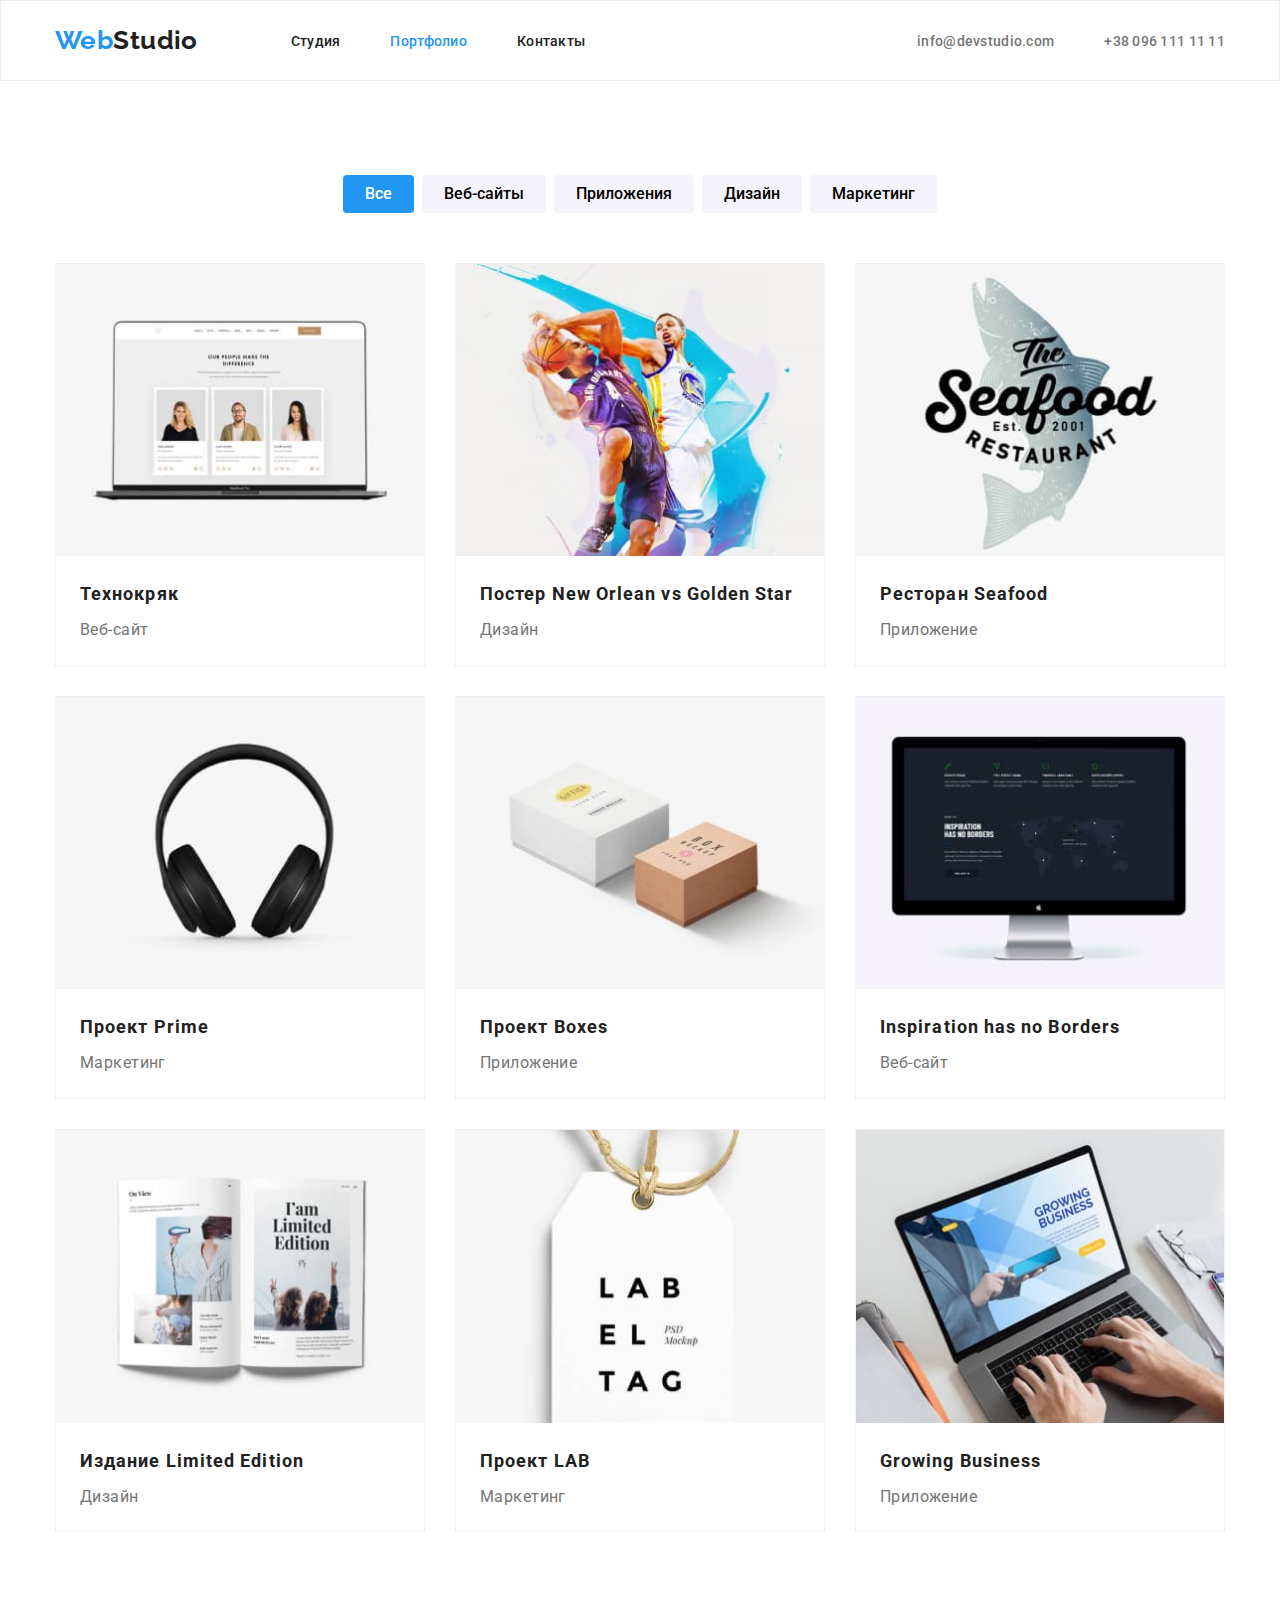
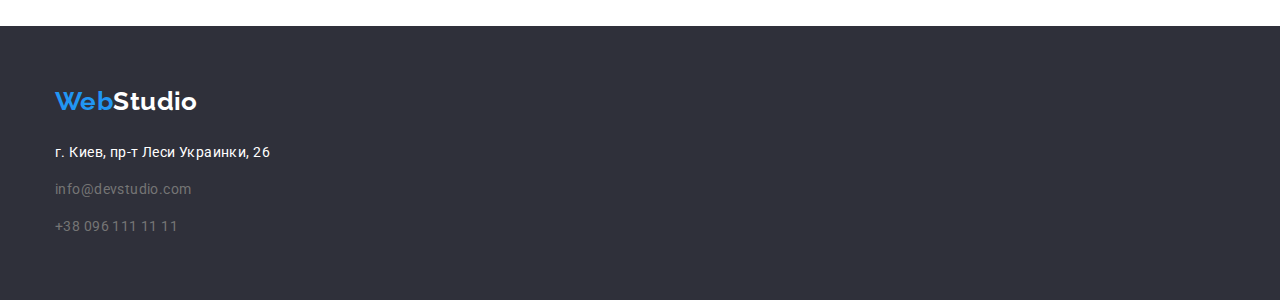
==== portfolio.html @ 17da81bb "add icon" ====
<!DOCTYPE html>
<html lang="en">

<head>
    <meta charset="UTF-8">
    <meta name="viewport" content="width=device-width, initial-scale=1.0">
    <link href="https://fonts.googleapis.com/css?family=Roboto:regular,italic,500,700,900&display=swap" rel="stylesheet" />
    <link href="https://fonts.googleapis.com/css?family=Raleway:700&display=swap" rel="stylesheet" />
    <link rel="stylesheet" href="css/style.css">
    <title>WebStudio</title>
</head>

<body>
    <!--Шапка сайта-->
    <header class="header">
        <div class="container header__block">
            <a href="#" aria-label="WebStudio link" class="menu-logo logo-blue"><span>Web</span>Studio</a>
                <nav class="menu__body">
                    <ul class="menu__list">
                        <li class="menu__item ">
                            <a href="./index.html" class="menu__link menu">Студия</a>
                        </li>
                        <li class="menu__item">
                            <a href="./portfolio.html" class="menu__link menu-blue">Портфолио</a>
                        </li>
                        <li class="menu__item">
                            <a href="#" class="menu__link menu">Контакты</a>
                        </li>
                    </ul>
                </nav>
                    <ul class="address__list">
                        <li class="address__item">
                            <a href="mailto:info@devstudio.com" class="address__link address-grey">info@devstudio.com</a>
                        </li>
                        <li class="address__item">
                            <a href="tel:+380961111111" class="address__link address-grey">+38 096 111 11 11</a>
                        </li>
                    </ul>
        </div>
    </header>
    <main class="main">
        <!--Меню-->
        <section class="section menu__button">
            <div class="container">
                <ul class="menu__button-list">
                    <li class="menu__button-item">
                        <button type="button" class="button-menu blue">Все</button>
                    </li>
                    <li class="menu__button-item">
                        <button type="button" class="button-menu">Веб-сайты</button>
                    </li>
                    <li class="menu__button-item">
                        <button type="button" class="button-menu">Приложения</button>
                    </li>
                    <li class="menu__button-item">
                        <button type="button" class="button-menu">Дизайн</button>
                    </li>
                    <li class="menu__button-item">
                        <button type="button" class="button-menu">Маркетинг</button>
                    </li>
                </ul>
            
        <!-- Примеры  -->
                <ul  class="exmaple__list">
                    <li  class="exmaple__item">
                        <img src="./img/portfolio/img1.jpg" alt="фото Технокряк" width="370" />
                        <h3 class="exmaple__item-title">Технокряк</h3>
                        <p class="elements__title-item">Веб-сайт</p> 
                    </li>
                    <li class="exmaple__item">
                        <img src="./img/portfolio/img2.jpg" alt="фото Постер New Orlean vs Golden Star" width="370" />
                        <h3 class="exmaple__item-title">Постер New Orlean vs Golden Star</h3>
                        <p class="elements__title-item">Дизайн</p>
                    </li>
                    <li class="exmaple__item">
                        <img src="./img/portfolio/img3.jpg" alt="фото Ресторан Seafood" width="370" />
                        <h3 class="exmaple__item-title">Ресторан Seafood</h3>
                        <p class="elements__title-item">Приложение</p>
                    </li>
                    <li class="exmaple__item">
                        <img src="./img/portfolio/img4.jpg" alt="фото Проект Prime" width="370" />
                        <h3 class="exmaple__item-title">Проект Prime</h3>
                        <p class="elements__title-item">Маркетинг</p>
                    </li>
                    <li class="exmaple__item">
                        <img src="./img/portfolio/img5.jpg" alt="фото Проект Boxes" width="370" />
                        <h3 class="exmaple__item-title">Проект Boxes</h3>
                        <p class="elements__title-item">Приложение</p>
                    </li>
                    <li class="exmaple__item">
                        <img src="./img/portfolio/img6.jpg" alt="фото Inspiration has no Borders" width="370" />
                        <h3 class="exmaple__item-title">Inspiration has no Borders</h3>
                        <p class="elements__title-item">Веб-сайт</p>
                    </li>
                    <li class="exmaple__item">
                        <img src="./img/portfolio/img7.jpg" alt="фото Издание Limited Edition" width="370" />
                        <h3 class="exmaple__item-title">Издание Limited Edition</h3>
                        <p class="elements__title-item">Дизайн</p>
                    </li>
                    <li class="exmaple__item">
                        <img src="./img/portfolio/img8.jpg" alt="фотоПроект LAB" width="370" />
                        <h3 class="exmaple__item-title">Проект LAB</h3>
                        <p class="elements__title-item">Маркетинг</p>
                    </li>
                    <li class="exmaple__item">
                        <img src="./img/portfolio/img9.jpg" alt="фото Growing Business" width="370" />
                        <h3 class="exmaple__item-title">Growing Business</h3>
                        <p class="elements__title-item">Приложение</p>
                    </li>
                </ul>
        </div> 
        </section>
    </main>
    <!--Футер-->
    <footer class="footer">
        <div class="container">
            <a href="" aria-label="WebStudio link" class="footer-logo logo-blue"><span>Web</span>Studio</a>
            <address class="footer__address">
                <ul class="footer__address__list">
                    <li class="footer__address__item">
                        <a href="https://goo.gl/maps/piqngm7oDQpEDh6u6" target="_blank" rel="noopener nofollow noreferrer" class="footer-white">г. Киев, пр-т Леси Украинки, 26</a>
                    </li>
                    <li class="footer__address__item">
                        <a href="mailto:info@devstudio.com" class="footer-grey">info@devstudio.com</a>
                    </li>
                    <li class="footer__address__item">
                        <a href="tel:+380961111111" class="footer-grey">+38 096 111 11 11</a>
                    </li>
                </ul>
            </address>
        </div>
    </footer>

</body>

</html>
---- css/style.css ----
*,*::before,*::after{
    padding: 0;
    margin: 0;
    border: 0;
    box-sizing: border-box;
}
:root {
    --brand-color:  #2196F3;
    --fon-color: #2F303A;
    --fonts-title-color: #212121;
    --fonts-color: #757575;
    --white-color: #fff;
    --background-fon-button:#F5F4FA;
}
.section{
    padding: 94px 0;
}
body {
    font-family: 'Roboto';
    font-size: 14px;
    line-height: 2;
    letter-spacing: 0.03em;
    color: var(--fonts-color);
}
a{
    text-decoration: none;
}
ul,ol,li{
    list-style: none;
}
img{
    display: block;
    height: auto;
    width: 100%;
}

/* ==================================================== */
/* ==================================================== */
.container{
    max-width: 1200px;
    margin: 0px auto;
    padding: 0px 15px;
}
.header{
    padding: 24px 0;
   border: 1px solid #ECECEC;
}
.header__block{
    display: flex;
    align-items: center;
}

/* ==================================================== */
/* ==================================================== */
.hero{
    padding: 200px 0px;
    text-align: center;
}

.hero,.footer{
    background-color: var(--fon-color);
}
/* ==================================================== */
/* ==================================================== */

.what-we-do{
    padding-top: 0px;
}
.about-us__list{
    display: flex;
}
.about-us__item{
    max-width: 270px;
}
.about-us__item::before{
    display:block;
    content: "";
    height: 120px;
    background-size: contain;
    background-repeat: no-repeat;
    background-position: center;
    background: var(--background-fon-button);
    border-radius: 4px;
}
.icon-antenna::before{
    background-image: url(../img/icon/antenna.svg);
    background-repeat: no-repeat;
    background-position: center; 
}
.about-us__item:not(:last-child){
    margin: 0px 30px 0px 0px;
}
.about-us__title {
    font-style: normal;
    font-weight: 700;
    font-size: 14px;
    line-height: 1.2;
    text-transform: uppercase;
    color: var(--fonts-title-color);
}
.about-us__title:not(:last-child){
    margin: 0px 0px 10px 0px;
}
/* ==================================================== */
/* ==================================================== */
.what-we-do{
    text-align: center;
}
.what-we-do__list, .our-team__list{
    display: flex;
}
.what-we-do__item:not(:last-child),.our-team__item:not(:last-child) {
    margin: 0px 30px 0px 0px;
}
.header-block__title, .title-our-team, .menu__button-list{
    margin-bottom: 50px;
}
/* ==================================================== */
/* ==================================================== */
.our-team__title{
    font-weight: 500;
    font-size: 16px;
    line-height: 1.2;
    color: var(--fonts-title-color);
    text-align: center;
 }
 .our-team__title:not(:last-child){
  padding: 30px 0px 10px 0px;
 }

.our-team__item{
    background-color: #fff;
}
.our-team{
    text-align: center;
    background-color: var(--background-fon-button);

}

.our-team__item{
    box-shadow: 0px 1px 3px rgba(0, 0, 0, 0.12), 0px 1px 1px rgba(0, 0, 0, 0.14), 0px 2px 1px rgba(0, 0, 0, 0.2);
    border-radius: 0px 0px 4px 4px;
}

.our-team-elements{
    padding: 0px 0px 30px 0px;
}
/* ==================================================== */
/* ==================================================== */

.footer{
    padding: 60px 0;
}
 .footer-white{
     cursor: default;
     line-height: 1.7;
   color: var(--white-color);
 } 
 
 .address, .footer__address{
     font-style: normal;
 }

 .footer__address__item:not(:last-child){
     margin-bottom: 9px;
 }

 .footer-logo{
    display: block;
    margin-bottom: 20px;
  color:var(--white-color);
 }
 .footer-white{
    font-style: normal;
    line-height: 1.7;
  color: var(--white-color);
}
.footer-grey{
    color: var(--fonts-color);
}
/* ==================================================== */
/* ==================================================== */

.menu__button-list{
    display: flex;
    justify-content: center;
}

 /* ==================================================== */
/* ==================================================== */
.menu__body{
    margin-right: auto;
}

.menu__button-item:not(:last-child){
    margin: 0px 8px 0px 0px;
}
.menu__list{
    display: flex;
 }
.menu__item:not(:last-child){
   margin: 0px 50px 0px 0px;
 }
.menu__link:hover,.address__link:hover,.grey:hover{
    color: var(--brand-color);
}
.menu-blue{
        color: var(--brand-color);
}
.menu__link:hover,.address__link:hover,.grey:hover{
    color: var(--brand-color);
}
.menu{
    font-weight: 500;
    line-height: 1.2px;
    letter-spacing: 0.02em;
    color: var(--fonts-title-color);
}
.menu-logo, .footer-logo{
    font-family: 'Raleway';
    font-style: normal;
    font-weight: 700;
    font-size: 26px;
    line-height: 1.2;
   }
.menu-logo{
    color: var(--fonts-title-color);
    margin-right: 93px;
}
 /* ==================================================== */
/* ==================================================== */

.exmaple__list{
   display: flex;
   flex-wrap: wrap;
   gap: 30px;
}
.exmaple__item{
    flex-basis: calc((100% - 60px) / 3);
    border: solid 1px #EEEEEE;
}
 /* ==================================================== */
/* ==================================================== */
.address__list{
    display: flex;
}

.address__item:not(:last-child){
margin: 0px 50px 0px 0px;
}
 /* ==================================================== */
/* ==================================================== */

.elements__title{
    font-size: 16px;
    line-height: 1.2;
    text-align: center;
}

.elements__title-item{
    font-size: 16px;
    line-height: 1.8; 
}
.menu__link,.address__link{
    font-style: normal;
    font-weight: 500;
    line-height: 1.2px;
    letter-spacing: 0.02em;
}

.logo-blue span{
   color: var(--brand-color);
}
.address-grey{
  color: var(--fonts-color);
}
.title-block_text{
    width: 693px;
    margin-left: auto;
    margin-right: auto;
    margin-bottom: 30px;
}
.title-block_text{
    font-weight: 900;
    font-size: 44px;
    line-height: 1.4;
    letter-spacing: 0.06em;
    text-transform: uppercase;
    color: var(--white-color);
    background: var(--fon-color);;
}
.button-blue{
    border-radius: 4px;
    font-weight: 700;
    font-size: 16px;
    line-height: 1.9;
    letter-spacing: 0.06em;
    color:var(--white-color);
    background: var(--brand-color);
    padding: 10px 32px;
    cursor: pointer;
    
}
.button-blue:hover, .button-blue:focus, .button-blue:active{
    background:#085fa7
   
    }

 .button-menu:hover{
    background: var(--brand-color);
    color: var(--white-color);
 }
 .button-menu_blue{
    background: var(--brand-color);
    color: var(--white-color);
 }
.button-menu{
    font-family: inherit;
    font-weight: 500;
    font-size: 16px;
    line-height: 1.6;
    background: var(--background-fon-button);
    border-radius: 4px;
    cursor: pointer;
    padding: 6px 22px;
}
.blue{
    background-color: var(--brand-color);
    color:var(--white-color);
}


.block-text__title{
    font-size: 36px;
    line-height: 1.2;
    color: var(--fonts-title-color);
}

.exmaple__item-title{
    font-size: 18px;
    line-height: 2;
    letter-spacing: 0.06em;
    color:var(--fonts-title-color);
    
    }

.header-block{
    text-align: center;
    margin: 0px 0px 50px 0px;
}

.exmaple__item-title{
    margin: 20px 0px 4px 24px;
}

.elements__title-item{
    padding: 0px 0px 20px 24px;
}
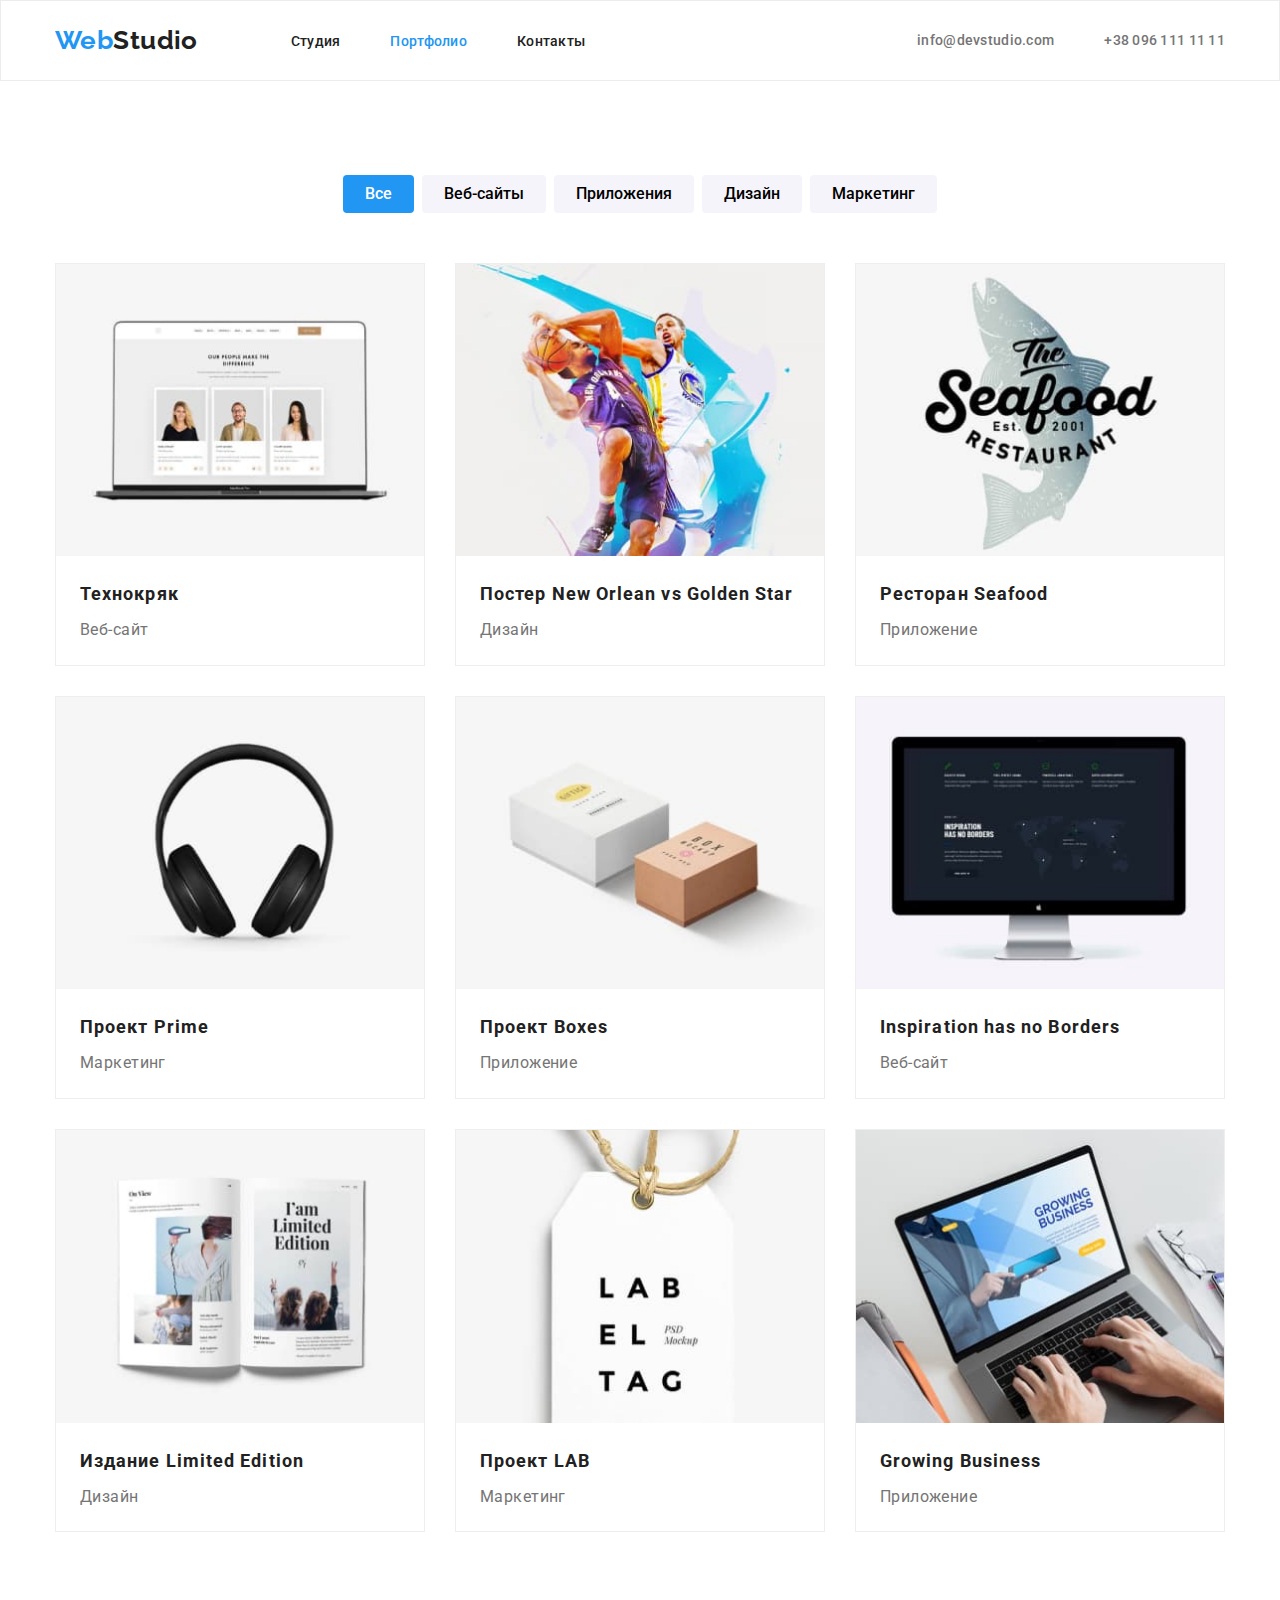
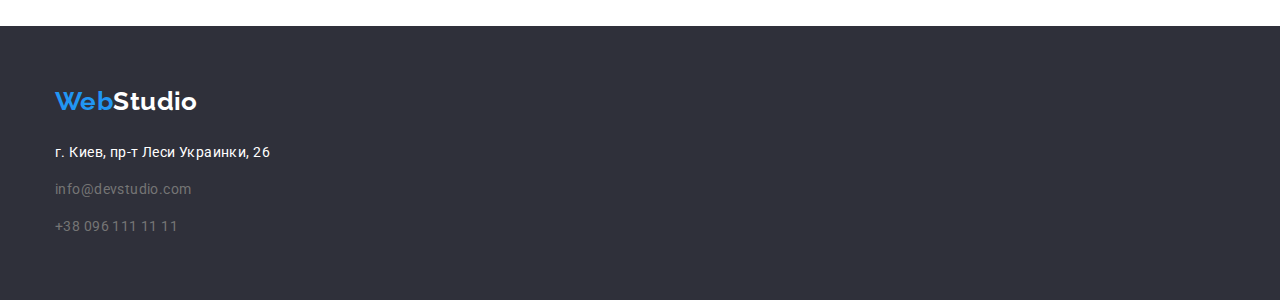
==== commit d4b6d4f3: "add svg" ====
--- a/portfolio.html
+++ b/portfolio.html
@@ -4,8 +4,8 @@
 <head>
     <meta charset="UTF-8">
     <meta name="viewport" content="width=device-width, initial-scale=1.0">
-    <link href="https://fonts.googleapis.com/css?family=Roboto:regular,italic,500,700,900&display=swap" rel="stylesheet" />
-    <link href="https://fonts.googleapis.com/css?family=Raleway:700&display=swap" rel="stylesheet" />
+    <link rel="stylesheet" href="https://cdnjs.cloudflare.com/ajax/libs/modern-normalize/1.0.0/modern-normalize.min.css" integrity="sha512-ISS7cAi1PEhQ8jnbJpJZMd29NlhNj4AWYyLOSp2CE/CsHxTCu+r+t0D2yoJudVrd0/8fTVPUVDzY5Tvli75u/g==" crossorigin="anonymous" referrerpolicy="no-referrer" />
+    <link href="https://fonts.googleapis.com/css2?family=Raleway:wght@700&family=Roboto:ital,wght@0,400;0,500;0,700;0,900;1,400&display=swap" rel="stylesheet">
     <link rel="stylesheet" href="css/style.css">
     <title>WebStudio</title>
 </head>
@@ -63,49 +63,72 @@
         <!-- Примеры  -->
                 <ul  class="exmaple__list">
                     <li  class="exmaple__item">
+                        <a href="">
                         <img src="./img/portfolio/img1.jpg" alt="фото Технокряк" width="370" />
-                        <h3 class="exmaple__item-title">Технокряк</h3>
-                        <p class="elements__title-item">Веб-сайт</p> 
+                        <h3 class="exmaple__item-title exmaple-link">Технокряк</h3>
+                        <p class="elements__title-item exmaple-link">Веб-сайт</p>
+                        </a>
+                        
                     </li>
                     <li class="exmaple__item">
-                        <img src="./img/portfolio/img2.jpg" alt="фото Постер New Orlean vs Golden Star" width="370" />
-                        <h3 class="exmaple__item-title">Постер New Orlean vs Golden Star</h3>
-                        <p class="elements__title-item">Дизайн</p>
+                        <a href="">
+                            <img src="./img/portfolio/img2.jpg" alt="фото Постер New Orlean vs Golden Star" width="370" />
+                            <h3 class="exmaple__item-title">Постер New Orlean vs Golden Star</h3>
+                            <p class="elements__title-item">Дизайн</p>
+                        </a>
+                       
                     </li>
                     <li class="exmaple__item">
-                        <img src="./img/portfolio/img3.jpg" alt="фото Ресторан Seafood" width="370" />
-                        <h3 class="exmaple__item-title">Ресторан Seafood</h3>
-                        <p class="elements__title-item">Приложение</p>
+                        <a href="">
+                            <img src="./img/portfolio/img3.jpg" alt="фото Ресторан Seafood" width="370" />
+                            <h3 class="exmaple__item-title">Ресторан Seafood</h3>
+                            <p class="elements__title-item">Приложение</p>
+                        </a>
+                        
                     </li>
                     <li class="exmaple__item">
-                        <img src="./img/portfolio/img4.jpg" alt="фото Проект Prime" width="370" />
-                        <h3 class="exmaple__item-title">Проект Prime</h3>
-                        <p class="elements__title-item">Маркетинг</p>
+                        <a href="">
+                            <img src="./img/portfolio/img4.jpg" alt="фото Проект Prime" width="370" />
+                            <h3 class="exmaple__item-title">Проект Prime</h3>
+                            <p class="elements__title-item">Маркетинг</p>
+                        </a>
                     </li>
                     <li class="exmaple__item">
-                        <img src="./img/portfolio/img5.jpg" alt="фото Проект Boxes" width="370" />
-                        <h3 class="exmaple__item-title">Проект Boxes</h3>
-                        <p class="elements__title-item">Приложение</p>
+                        <a href="">
+                            <img src="./img/portfolio/img5.jpg" alt="фото Проект Boxes" width="370" />
+                            <h3 class="exmaple__item-title">Проект Boxes</h3>
+                            <p class="elements__title-item">Приложение</p>
+                        </a>
+                      
                     </li>
                     <li class="exmaple__item">
-                        <img src="./img/portfolio/img6.jpg" alt="фото Inspiration has no Borders" width="370" />
-                        <h3 class="exmaple__item-title">Inspiration has no Borders</h3>
-                        <p class="elements__title-item">Веб-сайт</p>
+                        <a href="">
+                            <img src="./img/portfolio/img6.jpg" alt="фото Inspiration has no Borders" width="370" />
+                            <h3 class="exmaple__item-title">Inspiration has no Borders</h3>
+                            <p class="elements__title-item">Веб-сайт</p>
+                        </a>
+                       
                     </li>
                     <li class="exmaple__item">
+                        <a href="">
                         <img src="./img/portfolio/img7.jpg" alt="фото Издание Limited Edition" width="370" />
                         <h3 class="exmaple__item-title">Издание Limited Edition</h3>
                         <p class="elements__title-item">Дизайн</p>
+                        </a>
                     </li>
                     <li class="exmaple__item">
+                        <a href="">
                         <img src="./img/portfolio/img8.jpg" alt="фотоПроект LAB" width="370" />
                         <h3 class="exmaple__item-title">Проект LAB</h3>
                         <p class="elements__title-item">Маркетинг</p>
+                        </a>
                     </li>
                     <li class="exmaple__item">
+                        <a href="">
                         <img src="./img/portfolio/img9.jpg" alt="фото Growing Business" width="370" />
                         <h3 class="exmaple__item-title">Growing Business</h3>
                         <p class="elements__title-item">Приложение</p>
+                        </a>
                     </li>
                 </ul>
         </div> 
--- a/css/style.css
+++ b/css/style.css
@@ -28,6 +28,10 @@
 ul,ol,li{
     list-style: none;
 }
+h1,h2,h3,h4,h5,h6,p{
+    margin-top: 0;
+    margin-bottom: 0;
+}
 img{
     display: block;
     height: auto;
@@ -47,7 +51,7 @@
 }
 .header__block{
     display: flex;
-    align-items: center;
+    align-items:center;
 }
 
 /* ==================================================== */
@@ -57,8 +61,20 @@
     text-align: center;
 }
 
-.hero,.footer{
+.footer{
     background-color: var(--fon-color);
+}
+.overlay{
+    max-width: 1600px;
+    height: 600px;
+   
+    background-image: linear-gradient(
+        to right,
+         rgba(47, 48, 58, 0.4),
+         rgba(47, 48, 58, 0.4) ),url(../img/bgi.jpg);
+        background-repeat: no-repeat;
+        background-position: center;
+        background-size: cover;
 }
 /* ==================================================== */
 /* ==================================================== */
@@ -71,21 +87,29 @@
 }
 .about-us__item{
     max-width: 270px;
+    
 }
 .about-us__item::before{
-    display:block;
+    display: block;
     content: "";
     height: 120px;
-    background-size: contain;
     background-repeat: no-repeat;
     background-position: center;
-    background: var(--background-fon-button);
+    background-color: var(--background-fon-button);
     border-radius: 4px;
+    margin-bottom: 30px;
 }
 .icon-antenna::before{
     background-image: url(../img/icon/antenna.svg);
-    background-repeat: no-repeat;
-    background-position: center; 
+}
+.icon-clock::before{
+    background-image: url(../img/icon/clock.svg);
+}
+.icon-laptop::before{
+    background-image: url(../img/icon/diagram.svg);
+}
+.icon-astronaut::before{
+    background-image: url(../img/icon/astronaut.svg);
 }
 .about-us__item:not(:last-child){
     margin: 0px 30px 0px 0px;
@@ -103,18 +127,14 @@
 }
 /* ==================================================== */
 /* ==================================================== */
-.what-we-do{
-    text-align: center;
-}
+
 .what-we-do__list, .our-team__list{
     display: flex;
 }
 .what-we-do__item:not(:last-child),.our-team__item:not(:last-child) {
     margin: 0px 30px 0px 0px;
 }
-.header-block__title, .title-our-team, .menu__button-list{
-    margin-bottom: 50px;
-}
+
 /* ==================================================== */
 /* ==================================================== */
 .our-team__title{
@@ -122,7 +142,7 @@
     font-size: 16px;
     line-height: 1.2;
     color: var(--fonts-title-color);
-    text-align: center;
+    
  }
  .our-team__title:not(:last-child){
   padding: 30px 0px 10px 0px;
@@ -141,9 +161,18 @@
     box-shadow: 0px 1px 3px rgba(0, 0, 0, 0.12), 0px 1px 1px rgba(0, 0, 0, 0.14), 0px 2px 1px rgba(0, 0, 0, 0.2);
     border-radius: 0px 0px 4px 4px;
 }
-
+.exmaple__item:hover .elements__title-item{
+    box-shadow: 0px 1px 3px rgba(0, 0, 0, 0.12), 0px 1px 1px rgba(0, 0, 0, 0.14), 0px 2px 1px rgba(0, 0, 0, 0.2);
+    border-radius: 0px 0px 4px 4px;
+}
+.elements__title-item{
+    color: var(--fonts-color);
+}
+.exmaple-link{
+    display: block;
+}
 .our-team-elements{
-    padding: 0px 0px 30px 0px;
+    padding: 0px 0px 0px 0px;
 }
 /* ==================================================== */
 /* ==================================================== */
@@ -184,6 +213,7 @@
 .menu__button-list{
     display: flex;
     justify-content: center;
+   margin-bottom: 50px;
 }
 
  /* ==================================================== */
@@ -201,8 +231,9 @@
 .menu__item:not(:last-child){
    margin: 0px 50px 0px 0px;
  }
-.menu__link:hover,.address__link:hover,.grey:hover{
+.menu__link:hover,.address__link:hover,.grey:hover, .address__link:hover,.address__link:hover .link-icon{
     color: var(--brand-color);
+    fill: var(--brand-color);
 }
 .menu-blue{
         color: var(--brand-color);
@@ -239,11 +270,13 @@
     flex-basis: calc((100% - 60px) / 3);
     border: solid 1px #EEEEEE;
 }
+.exmaple__item:hover{
+
+}
  /* ==================================================== */
 /* ==================================================== */
-.address__list{
-    display: flex;
-}
+
+
 
 .address__item:not(:last-child){
 margin: 0px 50px 0px 0px;
@@ -255,6 +288,7 @@
     font-size: 16px;
     line-height: 1.2;
     text-align: center;
+    margin-bottom: 16px;
 }
 
 .elements__title-item{
@@ -287,7 +321,7 @@
     letter-spacing: 0.06em;
     text-transform: uppercase;
     color: var(--white-color);
-    background: var(--fon-color);;
+    
 }
 .button-blue{
     border-radius: 4px;
@@ -334,6 +368,8 @@
     font-size: 36px;
     line-height: 1.2;
     color: var(--fonts-title-color);
+    text-align: center;
+    margin-bottom: 50px;
 }
 
 .exmaple__item-title{
@@ -356,3 +392,117 @@
 .elements__title-item{
     padding: 0px 0px 20px 24px;
 }
+
+.our-team__list{
+   display: flex;   
+ 
+}
+.icons-item-link{
+    display: block;
+    padding: 12px;
+    width: 44px;
+    height:44px;
+    border-radius: 50%;
+    color: var(--fonts-color);
+}
+.add-to-us-link{
+    display: block;
+    padding: 12px;
+    width: 44px;
+    height:44px;
+    border-radius: 50%;
+    color: var(--white-color);
+    background: rgba(255, 255, 255, 0.1);
+}
+
+.icons{
+display: flex;
+margin-bottom: 30px;
+justify-content: center;
+
+}
+.icons-item, .add-to-us-item{
+    margin-right: 10px;
+    
+}
+.icon-link{
+    width: 20px;
+    height:20px;
+   fill: currentColor;
+}
+
+.icons-item-link:hover,.icons-item-link:hover .icon-link {
+    background-color:var(--brand-color);
+    fill: var(--white-color);
+}
+.add-to-us-link:hover{
+   background-color:var(--brand-color);
+}
+.address__list{
+    display: flex;
+}
+.address__link{
+    display: flex;
+    align-items: center;
+   
+}
+.link-icon{
+    margin-right: 10px;
+ color: var(--fonts-color);
+}
+.primary-clients-list{
+    display: flex;
+    flex-wrap: wrap;
+    gap: 30px;
+}
+.primary-clients-item{
+    width: calc((100% - 150px)/6);
+    min-height: 92px;
+   
+}
+.primary-clients-item-link{
+    border: 1px solid #AFB1B8;
+    border-radius: 4px;
+   display: flex;
+   align-items: center;
+   justify-content: center;
+   min-height: 92px;
+   color: var(--fonts-color);
+   fill: var(--fonts-color);
+}
+.clients-link{
+    display: block;
+   
+}
+.primary-clients-item-link:hover {
+    border: 1px solid var(--brand-color);
+    fill: var(--brand-color);
+}
+.add-to-us-list{
+    display: flex;
+}
+.add-to-us-title{
+    margin-bottom: 20px;
+}
+.footer__address{
+   display: flex;
+}
+.primary-list{
+    margin-right: 70px;
+}
+.add-to-us-title{
+    width: 144px;
+    height: 16px;
+
+    font-weight: 700;
+    font-size: 14px;
+    line-height: 1.14;
+    letter-spacing: 0.03em;
+    text-transform: uppercase;
+
+    color: var(--white-color);
+}
+.add-to-us{
+   padding-top: 12px;
+    
+}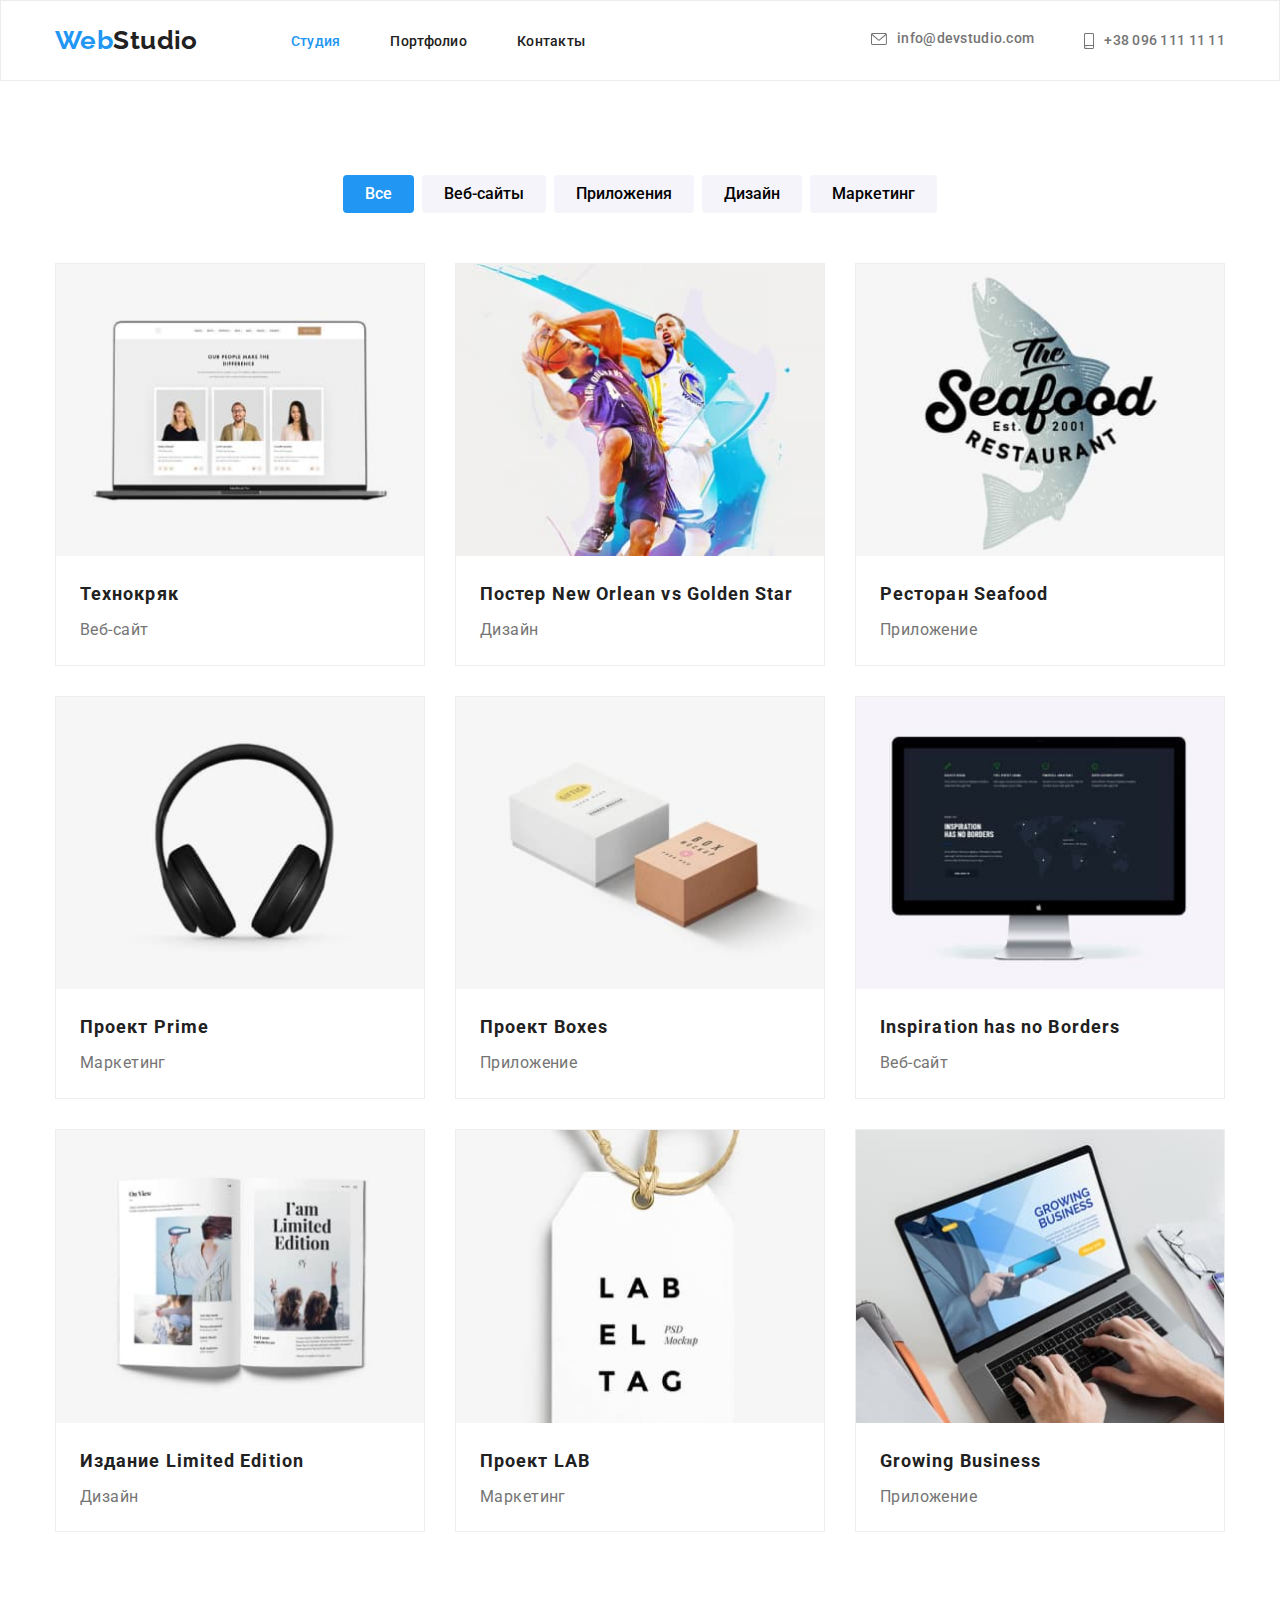
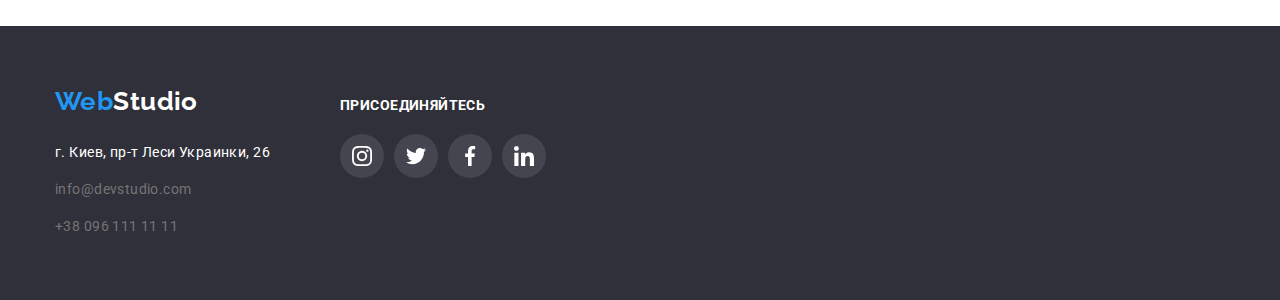
==== commit 54c76db2: "add color, margin" ====
--- a/portfolio.html
+++ b/portfolio.html
@@ -11,31 +11,35 @@
 </head>
 
 <body>
-    <!--Шапка сайта-->
-    <header class="header">
+     <!--Шапка сайта-->
+     <header class="header">
         <div class="container header__block">
             <a href="#" aria-label="WebStudio link" class="menu-logo logo-blue"><span>Web</span>Studio</a>
                 <nav class="menu__body">
                     <ul class="menu__list">
                         <li class="menu__item ">
-                            <a href="./index.html" class="menu__link menu">Студия</a>
+                            <a href="./index.html" class="menu__link menu-blue">Студия</a>
                         </li>
                         <li class="menu__item">
-                            <a href="./portfolio.html" class="menu__link menu-blue">Портфолио</a>
+                            <a href="./portfolio.html" class="menu__link menu">Портфолио</a>
                         </li>
                         <li class="menu__item">
                             <a href="#" class="menu__link menu">Контакты</a>
                         </li>
                     </ul>
                 </nav>
-                    <ul class="address__list">
-                        <li class="address__item">
-                            <a href="mailto:info@devstudio.com" class="address__link address-grey">info@devstudio.com</a>
-                        </li>
-                        <li class="address__item">
-                            <a href="tel:+380961111111" class="address__link address-grey">+38 096 111 11 11</a>
-                        </li>
-                    </ul>
+                <ul class="address__list">
+                    <li class="address__item">
+                        <a href="mailto:info@devstudio.com" class="address__link address-grey"><svg class="link-icon"  width="16" height="12">
+                            <use href="./img/icon/symbol.svg#icon-envelope" class="icon" ></use>
+                        </svg>info@devstudio.com</a>
+                    </li>
+                    <li class="address__item">
+                        <a href="tel:+380961111111" class="address__link address-grey"><svg class="link-icon" width="10" height="16">
+                            <use href="./img/icon/symbol.svg#icon-smartphone" ></use>
+                        </svg>+38 096 111 11 11</a>
+                    </li>
+                </ul>
         </div>
     </header>
     <main class="main">
@@ -63,69 +67,69 @@
         <!-- Примеры  -->
                 <ul  class="exmaple__list">
                     <li  class="exmaple__item">
-                        <a href="">
-                        <img src="./img/portfolio/img1.jpg" alt="фото Технокряк" width="370" />
+                        <a href="#" class="exmaple__item-link">
+                        <img src="./img/portfolio/img1.jpg" alt="фото Технокряк" width="370" hieght="404" />
                         <h3 class="exmaple__item-title exmaple-link">Технокряк</h3>
                         <p class="elements__title-item exmaple-link">Веб-сайт</p>
                         </a>
                         
                     </li>
                     <li class="exmaple__item">
-                        <a href="">
-                            <img src="./img/portfolio/img2.jpg" alt="фото Постер New Orlean vs Golden Star" width="370" />
+                        <a href="#" class="exmaple__item-link">
+                            <img src="./img/portfolio/img2.jpg" alt="фото Постер New Orlean vs Golden Star" width="370" hieght="404" />
                             <h3 class="exmaple__item-title">Постер New Orlean vs Golden Star</h3>
                             <p class="elements__title-item">Дизайн</p>
                         </a>
                        
                     </li>
                     <li class="exmaple__item">
-                        <a href="">
-                            <img src="./img/portfolio/img3.jpg" alt="фото Ресторан Seafood" width="370" />
+                        <a href="#" class="exmaple__item-link">
+                            <img src="./img/portfolio/img3.jpg" alt="фото Ресторан Seafood" width="370" hieght="404" />
                             <h3 class="exmaple__item-title">Ресторан Seafood</h3>
                             <p class="elements__title-item">Приложение</p>
                         </a>
                         
                     </li>
                     <li class="exmaple__item">
-                        <a href="">
-                            <img src="./img/portfolio/img4.jpg" alt="фото Проект Prime" width="370" />
+                        <a href="#" class="exmaple__item-link">
+                            <img src="./img/portfolio/img4.jpg" alt="фото Проект Prime" width="370" hieght="404" />
                             <h3 class="exmaple__item-title">Проект Prime</h3>
                             <p class="elements__title-item">Маркетинг</p>
                         </a>
                     </li>
                     <li class="exmaple__item">
-                        <a href="">
-                            <img src="./img/portfolio/img5.jpg" alt="фото Проект Boxes" width="370" />
+                        <a href="#" class="exmaple__item-link">
+                            <img src="./img/portfolio/img5.jpg" alt="фото Проект Boxes" width="370" hieght="404" />
                             <h3 class="exmaple__item-title">Проект Boxes</h3>
                             <p class="elements__title-item">Приложение</p>
                         </a>
                       
                     </li>
                     <li class="exmaple__item">
-                        <a href="">
-                            <img src="./img/portfolio/img6.jpg" alt="фото Inspiration has no Borders" width="370" />
+                        <a href="#" class="exmaple__item-link">
+                            <img src="./img/portfolio/img6.jpg" alt="фото Inspiration has no Borders" width="370" hieght="404" />
                             <h3 class="exmaple__item-title">Inspiration has no Borders</h3>
                             <p class="elements__title-item">Веб-сайт</p>
                         </a>
                        
                     </li>
                     <li class="exmaple__item">
-                        <a href="">
-                        <img src="./img/portfolio/img7.jpg" alt="фото Издание Limited Edition" width="370" />
+                        <a href="#" class="exmaple__item-link">
+                        <img src="./img/portfolio/img7.jpg" alt="фото Издание Limited Edition" width="370" hieght="404" />
                         <h3 class="exmaple__item-title">Издание Limited Edition</h3>
                         <p class="elements__title-item">Дизайн</p>
                         </a>
                     </li>
                     <li class="exmaple__item">
-                        <a href="">
-                        <img src="./img/portfolio/img8.jpg" alt="фотоПроект LAB" width="370" />
+                        <a href="#"class="exmaple__item-link">
+                        <img src="./img/portfolio/img8.jpg" alt="фотоПроект LAB" width="370" hieght="404" />
                         <h3 class="exmaple__item-title">Проект LAB</h3>
                         <p class="elements__title-item">Маркетинг</p>
                         </a>
                     </li>
                     <li class="exmaple__item">
-                        <a href="">
-                        <img src="./img/portfolio/img9.jpg" alt="фото Growing Business" width="370" />
+                        <a href="#" class="exmaple__item-link">
+                        <img src="./img/portfolio/img9.jpg" alt="фото Growing Business" width="370" hieght="404" />
                         <h3 class="exmaple__item-title">Growing Business</h3>
                         <p class="elements__title-item">Приложение</p>
                         </a>
@@ -136,20 +140,39 @@
     </main>
     <!--Футер-->
     <footer class="footer">
-        <div class="container">
-            <a href="" aria-label="WebStudio link" class="footer-logo logo-blue"><span>Web</span>Studio</a>
+        <div class="container ">
             <address class="footer__address">
-                <ul class="footer__address__list">
-                    <li class="footer__address__item">
-                        <a href="https://goo.gl/maps/piqngm7oDQpEDh6u6" target="_blank" rel="noopener nofollow noreferrer" class="footer-white">г. Киев, пр-т Леси Украинки, 26</a>
-                    </li>
-                    <li class="footer__address__item">
-                        <a href="mailto:info@devstudio.com" class="footer-grey">info@devstudio.com</a>
-                    </li>
-                    <li class="footer__address__item">
-                        <a href="tel:+380961111111" class="footer-grey">+38 096 111 11 11</a>
-                    </li>
-                </ul>
+                <div class="primary-list">
+                    <a href="" aria-label="WebStudio link" class="footer-logo logo-blue"><span>Web</span>Studio</a>
+                    <ul class="footer__address__list">
+                        <li class="footer__address__item">
+                            <a href="https://goo.gl/maps/piqngm7oDQpEDh6u6" target="_blank" rel="noopener nofollow noreferrer" class="footer-white">г. Киев, пр-т Леси Украинки, 26</a>
+                        </li>
+                        <li class="footer__address__item">
+                            <a href="mailto:info@devstudio.com" class="footer-grey">info@devstudio.com</a>
+                        </li>
+                        <li class="footer__address__item">
+                            <a href="tel:+380961111111" class="footer-grey">+38 096 111 11 11</a>
+                        </li>
+                    </ul>
+                </div>
+                <div class="add-to-us">
+                    <p class="add-to-us-title">присоединяйтесь</p>
+                    <ul class="add-to-us-list">
+                        <li class="add-to-us-item"><a href="#" class="add-to-us-link"><svg class="icon-link footer-color-link">
+                            <use href="./img/icon/symbol.svg#icon-instagram-2" ></use>
+                        </svg></a></li>
+                        <li class="add-to-us-item"><a href="#" class="add-to-us-link "><svg class="icon-link footer-color-link">
+                            <use href="./img/icon/symbol.svg#icon-twitter-1" ></use>
+                        </svg></a></li>
+                        <li class="add-to-us-item"><a href="#" class="add-to-us-link "><svg class="icon-link footer-color-link">
+                            <use href="./img/icon/symbol.svg#icon-facebook-1" ></use>
+                        </svg></a></li>
+                        <li class="add-to-us-item"><a href="#" class="add-to-us-link "><svg class="icon-link footer-color-link">
+                            <use href="./img/icon/symbol.svg#icon-linkedin-1" ></use>
+                        </svg></a></li>
+                    </ul>   
+                </div>
             </address>
         </div>
     </footer>
--- a/css/style.css
+++ b/css/style.css
@@ -11,6 +11,7 @@
     --fonts-color: #757575;
     --white-color: #fff;
     --background-fon-button:#F5F4FA;
+     --fons-icon-color:#AFB1B8;
 }
 .section{
     padding: 94px 0;
@@ -67,7 +68,8 @@
 .overlay{
     max-width: 1600px;
     height: 600px;
-   
+    margin: auto;
+   background-color: #C4C4C4;;
     background-image: linear-gradient(
         to right,
          rgba(47, 48, 58, 0.4),
@@ -75,6 +77,7 @@
         background-repeat: no-repeat;
         background-position: center;
         background-size: cover;
+
 }
 /* ==================================================== */
 /* ==================================================== */
@@ -84,36 +87,39 @@
 }
 .about-us__list{
     display: flex;
+    justify-content: center;
+    
+}
+
+.about-us__item{
+
+
+}
+.about-us__list-link{
+display: flex;
+justify-content: center;
+align-items: center;
+width: 270px;
+height: 120px;
+background: #F5F4FA;
+border-radius: 4px;
+margin-bottom: 30px;
+}
+.about-us__list-icon{
+    width: 70px;
+    height: 70px;
 }
 .about-us__item{
     max-width: 270px;
     
 }
-.about-us__item::before{
-    display: block;
-    content: "";
-    height: 120px;
-    background-repeat: no-repeat;
-    background-position: center;
-    background-color: var(--background-fon-button);
-    border-radius: 4px;
-    margin-bottom: 30px;
-}
-.icon-antenna::before{
-    background-image: url(../img/icon/antenna.svg);
-}
-.icon-clock::before{
-    background-image: url(../img/icon/clock.svg);
-}
-.icon-laptop::before{
-    background-image: url(../img/icon/diagram.svg);
-}
-.icon-astronaut::before{
-    background-image: url(../img/icon/astronaut.svg);
-}
+
 .about-us__item:not(:last-child){
     margin: 0px 30px 0px 0px;
 }
+/* ========================title============================ */
+/* ======================================================== */
+
 .about-us__title {
     font-style: normal;
     font-weight: 700;
@@ -125,18 +131,6 @@
 .about-us__title:not(:last-child){
     margin: 0px 0px 10px 0px;
 }
-/* ==================================================== */
-/* ==================================================== */
-
-.what-we-do__list, .our-team__list{
-    display: flex;
-}
-.what-we-do__item:not(:last-child),.our-team__item:not(:last-child) {
-    margin: 0px 30px 0px 0px;
-}
-
-/* ==================================================== */
-/* ==================================================== */
 .our-team__title{
     font-weight: 500;
     font-size: 16px;
@@ -147,6 +141,71 @@
  .our-team__title:not(:last-child){
   padding: 30px 0px 10px 0px;
  }
+ .elements__title{
+    font-size: 16px;
+    line-height: 1.2;
+    text-align: center;
+    margin-bottom: 16px;
+}
+
+.elements__title-item{
+    font-size: 16px;
+    line-height: 1.8; 
+}
+.add-to-us-title{
+    width: 144px;
+    height: 16px;
+
+    font-weight: 700;
+    font-size: 14px;
+    line-height: 1.14;
+    letter-spacing: 0.03em;
+    text-transform: uppercase;
+
+    color: var(--white-color);
+}
+.title-block_text{
+    width: 693px;
+    margin-left: auto;
+    margin-right: auto;
+    margin-bottom: 30px;
+}
+.title-block_text{
+    font-weight: 900;
+    font-size: 44px;
+    line-height: 1.4;
+    letter-spacing: 0.06em;
+    text-transform: uppercase;
+    color: var(--white-color);
+    
+}
+.block-text__title{
+    font-size: 36px;
+    line-height: 1.2;
+    color: var(--fonts-title-color);
+    text-align: center;
+    margin-bottom: 50px;
+}
+
+.exmaple__item-title{
+    font-size: 18px;
+    line-height: 2;
+    letter-spacing: 0.06em;
+    color:var(--fonts-title-color);
+}
+/* ==================================================== */
+/* ==================================================== */
+
+.what-we-do__list, .our-team__list{
+    display: flex;
+}
+.what-we-do__item:not(:last-child),.our-team__item:not(:last-child) {
+    margin: 0px 30px 0px 0px;
+}
+
+/* ==================================================== */
+/* ==================================================== */
+
 
 .our-team__item{
     background-color: #fff;
@@ -161,12 +220,12 @@
     box-shadow: 0px 1px 3px rgba(0, 0, 0, 0.12), 0px 1px 1px rgba(0, 0, 0, 0.14), 0px 2px 1px rgba(0, 0, 0, 0.2);
     border-radius: 0px 0px 4px 4px;
 }
-.exmaple__item:hover .elements__title-item{
-    box-shadow: 0px 1px 3px rgba(0, 0, 0, 0.12), 0px 1px 1px rgba(0, 0, 0, 0.14), 0px 2px 1px rgba(0, 0, 0, 0.2);
-    border-radius: 0px 0px 4px 4px;
-}
+
 .elements__title-item{
     color: var(--fonts-color);
+}
+.exmaple__item-link{
+    display: block;
 }
 .exmaple-link{
     display: block;
@@ -207,40 +266,59 @@
 .footer-grey{
     color: var(--fonts-color);
 }
-/* ==================================================== */
-/* ==================================================== */
-
+/* ======================button============================== */
+/* ========================================================= */
+.button-blue{
+    border-radius: 4px;
+    font-weight: 700;
+    font-size: 16px;
+    line-height: 1.9;
+    letter-spacing: 0.06em;
+    color:var(--white-color);
+    background: var(--brand-color);
+    padding: 10px 32px;
+    cursor: pointer; 
+}
+
+ .button-menu_blue{
+    background: var(--brand-color);
+    color: var(--white-color);
+ }
+.button-menu{
+    font-family: inherit;
+    font-weight: 500;
+    font-size: 16px;
+    line-height: 1.6;
+    background: var(--background-fon-button);
+    border-radius: 4px;
+    cursor: pointer;
+    padding: 6px 22px;
+}
 .menu__button-list{
     display: flex;
     justify-content: center;
    margin-bottom: 50px;
 }
+.menu__button-item:not(:last-child){
+    margin: 0px 8px 0px 0px;
+}
 
  /* ==================================================== */
 /* ==================================================== */
 .menu__body{
     margin-right: auto;
 }
-
-.menu__button-item:not(:last-child){
-    margin: 0px 8px 0px 0px;
-}
 .menu__list{
     display: flex;
  }
 .menu__item:not(:last-child){
    margin: 0px 50px 0px 0px;
  }
-.menu__link:hover,.address__link:hover,.grey:hover, .address__link:hover,.address__link:hover .link-icon{
-    color: var(--brand-color);
-    fill: var(--brand-color);
-}
+
 .menu-blue{
         color: var(--brand-color);
 }
-.menu__link:hover,.address__link:hover,.grey:hover{
-    color: var(--brand-color);
-}
+
 .menu{
     font-weight: 500;
     line-height: 1.2px;
@@ -258,9 +336,43 @@
     color: var(--fonts-title-color);
     margin-right: 93px;
 }
- /* ==================================================== */
-/* ==================================================== */
-
+ /* ========================hover============================ */
+/* ========================================================= */
+.menu__link:hover,.address__link:hover,.grey:hover{
+    color: var(--brand-color);
+}
+.menu__link:hover,.address__link:hover,.grey:hover, .address__link:hover,.address__link:hover .link-icon,
+.menu__link:focus,.address__link:focus,.grey:focus, .address__link:focus,.address__link:focus .link-icon{
+    color: var(--brand-color);
+    fill: var(--brand-color);
+}
+.exmaple__item-link:hover,.exmaple__item-link:focus{
+    box-shadow: 0px 1px 3px rgba(0, 0, 0, 0.12), 0px 1px 1px rgba(0, 0, 0, 0.14), 0px 2px 1px rgba(0, 0, 0, 0.2);
+    border-radius: 0px 0px 4px 4px;
+}
+.button-blue:hover, .button-blue:focus, .button-blue:active{
+    background:#085fa7
+}
+
+ .button-menu:hover,.button-menu:focus{
+    background: var(--brand-color);
+    color: var(--white-color);
+ }
+.icons-item-link:hover,.icons-item-link:hover .icon-link,
+.icons-item-link:focus,.icons-item-link:focus .icon-link {
+    background-color:var(--brand-color);
+    fill: var(--white-color);
+}
+.add-to-us-link:hover,.add-to-us-link:focus{
+   background-color:var(--brand-color);
+}
+.primary-clients-item-link:hover, .primary-clients-item-link:focus{
+    border: 1px solid var(--brand-color);
+    fill: var(--brand-color);
+}
+
+/* ==================================================== */
+/* ==================================================== */
 .exmaple__list{
    display: flex;
    flex-wrap: wrap;
@@ -273,28 +385,13 @@
 .exmaple__item:hover{
 
 }
- /* ==================================================== */
-/* ==================================================== */
-
-
-
 .address__item:not(:last-child){
 margin: 0px 50px 0px 0px;
 }
  /* ==================================================== */
 /* ==================================================== */
 
-.elements__title{
-    font-size: 16px;
-    line-height: 1.2;
-    text-align: center;
-    margin-bottom: 16px;
-}
-
-.elements__title-item{
-    font-size: 16px;
-    line-height: 1.8; 
-}
+
 .menu__link,.address__link{
     font-style: normal;
     font-weight: 500;
@@ -308,77 +405,11 @@
 .address-grey{
   color: var(--fonts-color);
 }
-.title-block_text{
-    width: 693px;
-    margin-left: auto;
-    margin-right: auto;
-    margin-bottom: 30px;
-}
-.title-block_text{
-    font-weight: 900;
-    font-size: 44px;
-    line-height: 1.4;
-    letter-spacing: 0.06em;
-    text-transform: uppercase;
-    color: var(--white-color);
-    
-}
-.button-blue{
-    border-radius: 4px;
-    font-weight: 700;
-    font-size: 16px;
-    line-height: 1.9;
-    letter-spacing: 0.06em;
-    color:var(--white-color);
-    background: var(--brand-color);
-    padding: 10px 32px;
-    cursor: pointer;
-    
-}
-.button-blue:hover, .button-blue:focus, .button-blue:active{
-    background:#085fa7
-   
-    }
-
- .button-menu:hover{
-    background: var(--brand-color);
-    color: var(--white-color);
- }
- .button-menu_blue{
-    background: var(--brand-color);
-    color: var(--white-color);
- }
-.button-menu{
-    font-family: inherit;
-    font-weight: 500;
-    font-size: 16px;
-    line-height: 1.6;
-    background: var(--background-fon-button);
-    border-radius: 4px;
-    cursor: pointer;
-    padding: 6px 22px;
-}
+
 .blue{
     background-color: var(--brand-color);
     color:var(--white-color);
 }
-
-
-.block-text__title{
-    font-size: 36px;
-    line-height: 1.2;
-    color: var(--fonts-title-color);
-    text-align: center;
-    margin-bottom: 50px;
-}
-
-.exmaple__item-title{
-    font-size: 18px;
-    line-height: 2;
-    letter-spacing: 0.06em;
-    color:var(--fonts-title-color);
-    
-    }
 
 .header-block{
     text-align: center;
@@ -428,15 +459,10 @@
 .icon-link{
     width: 20px;
     height:20px;
-   fill: currentColor;
-}
-
-.icons-item-link:hover,.icons-item-link:hover .icon-link {
-    background-color:var(--brand-color);
+   fill: var(--fons-icon-color);
+}
+.footer-color-link{
     fill: var(--white-color);
-}
-.add-to-us-link:hover{
-   background-color:var(--brand-color);
 }
 .address__list{
     display: flex;
@@ -448,7 +474,7 @@
 }
 .link-icon{
     margin-right: 10px;
- color: var(--fonts-color);
+ fill: var(--fonts-color);
 }
 .primary-clients-list{
     display: flex;
@@ -467,17 +493,13 @@
    align-items: center;
    justify-content: center;
    min-height: 92px;
-   color: var(--fonts-color);
-   fill: var(--fonts-color);
+   color: var(--fons-icon-color);
+   fill: var(--fons-icon-color);
 }
 .clients-link{
     display: block;
-   
-}
-.primary-clients-item-link:hover {
-    border: 1px solid var(--brand-color);
-    fill: var(--brand-color);
-}
+}
+
 .add-to-us-list{
     display: flex;
 }
@@ -487,21 +509,11 @@
 .footer__address{
    display: flex;
 }
+
 .primary-list{
     margin-right: 70px;
 }
-.add-to-us-title{
-    width: 144px;
-    height: 16px;
-
-    font-weight: 700;
-    font-size: 14px;
-    line-height: 1.14;
-    letter-spacing: 0.03em;
-    text-transform: uppercase;
-
-    color: var(--white-color);
-}
+
 .add-to-us{
    padding-top: 12px;
     
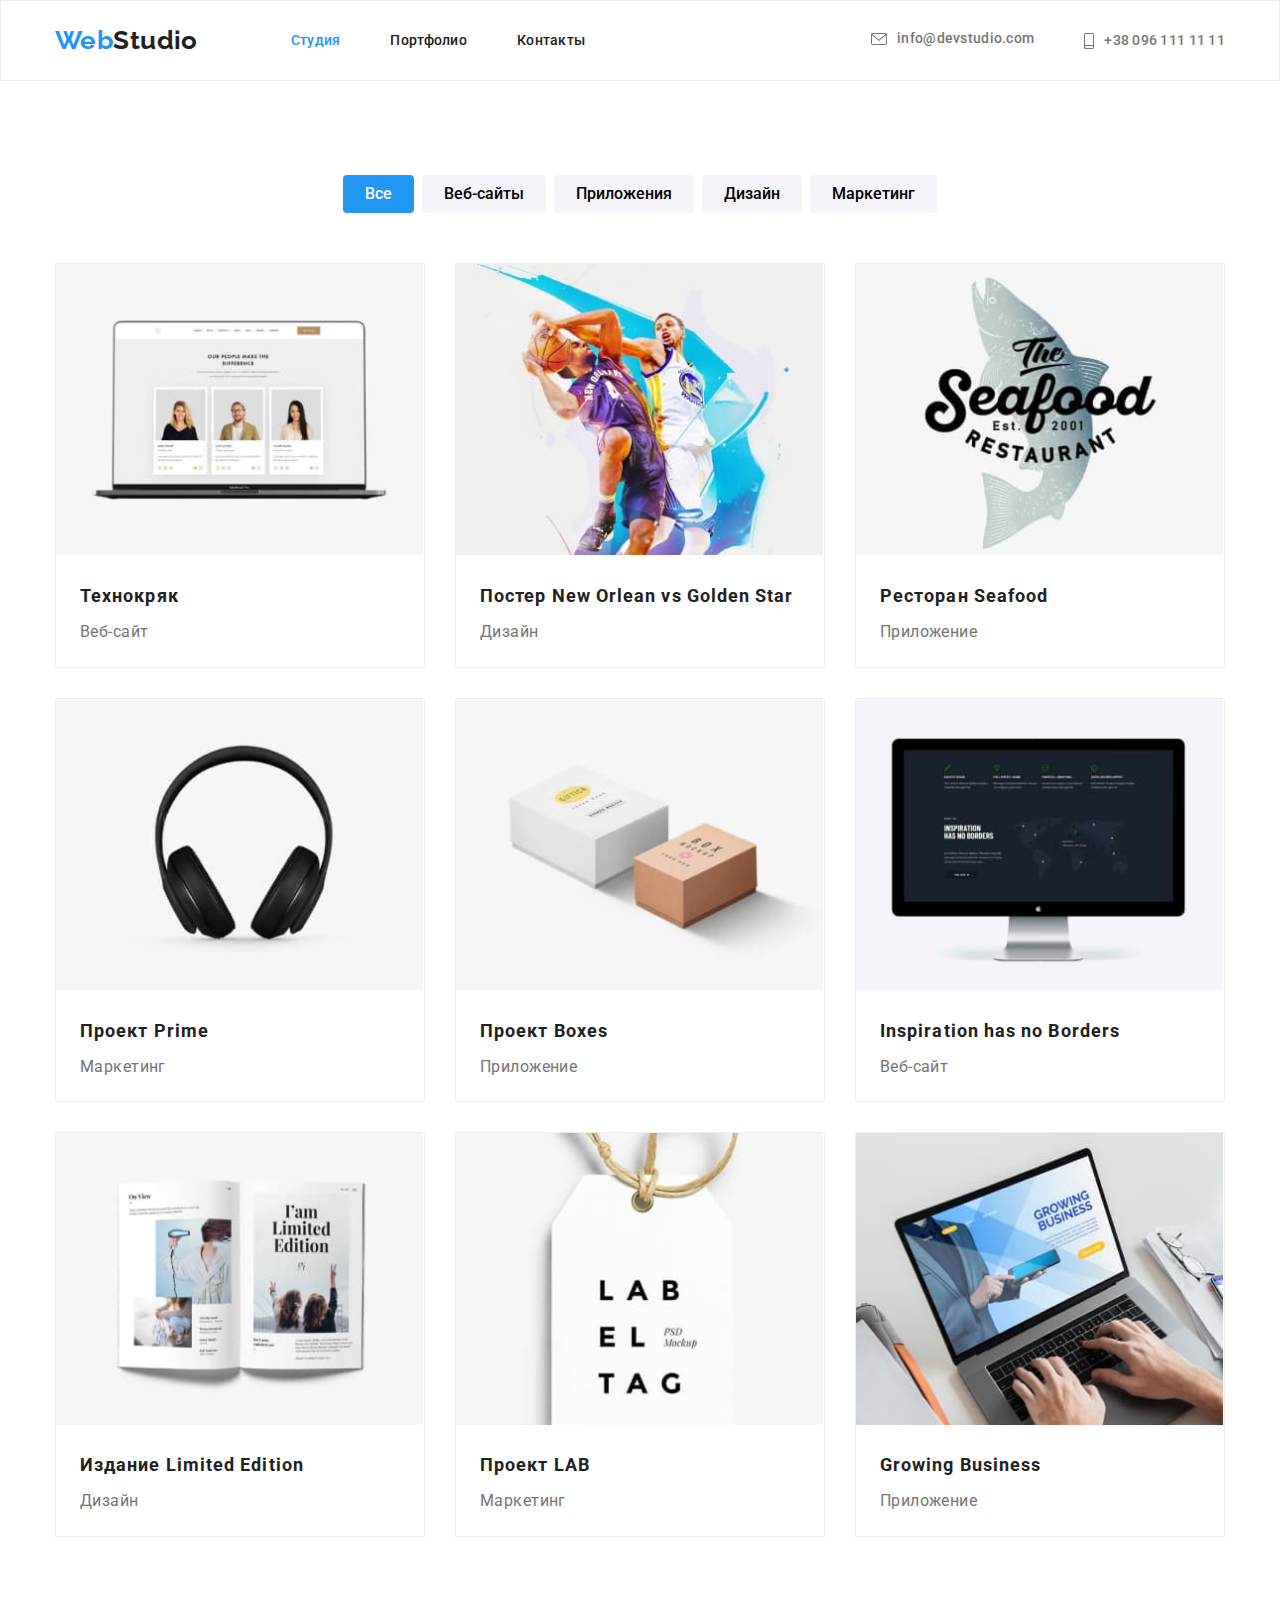
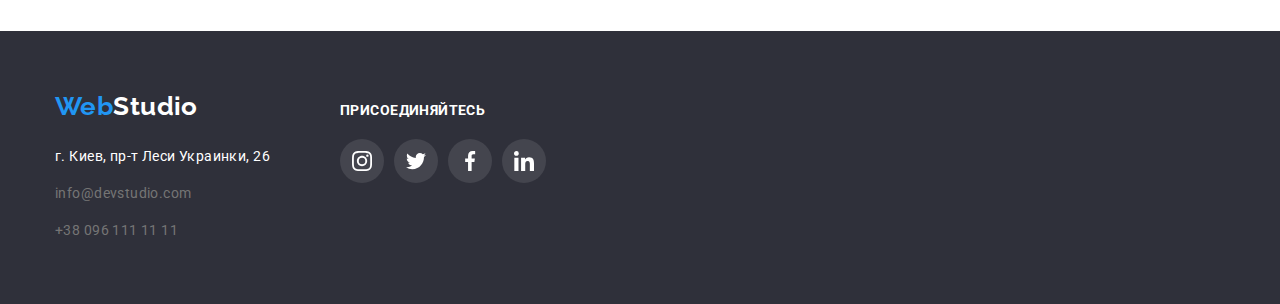
==== commit 8b529127: "add modal" ====
--- a/portfolio.html
+++ b/portfolio.html
@@ -68,7 +68,12 @@
                 <ul  class="exmaple__list">
                     <li  class="exmaple__item">
                         <a href="#" class="exmaple__item-link">
-                        <img src="./img/portfolio/img1.jpg" alt="фото Технокряк" width="370" hieght="404" />
+                            <div class="exmaple-box">
+                                <img  src="./img/portfolio/img1.jpg" alt="фото Технокряк" width="370" hieght="294" />
+                                <div class="exmaple-overlay">
+                                    <p>Ресурс предлагает комплексные предложения с разным уровнем функционала и сервисов. Все это позволит посетителю получить исчерпывающие сведения о компании или частном лице.</p>
+                                </div>
+                            </div>
                         <h3 class="exmaple__item-title exmaple-link">Технокряк</h3>
                         <p class="elements__title-item exmaple-link">Веб-сайт</p>
                         </a>
@@ -76,7 +81,12 @@
                     </li>
                     <li class="exmaple__item">
                         <a href="#" class="exmaple__item-link">
-                            <img src="./img/portfolio/img2.jpg" alt="фото Постер New Orlean vs Golden Star" width="370" hieght="404" />
+                            <div class="exmaple-box">
+                            <img src="./img/portfolio/img2.jpg" alt="фото Постер New Orlean vs Golden Star" width="370" hieght="294" />
+                            <div class="exmaple-overlay">
+                                <p>Ресурс предлагает комплексные предложения с разным уровнем функционала и сервисов. Все это позволит посетителю получить исчерпывающие сведения о компании или частном лице.</p>
+                            </div>
+                            </div>
                             <h3 class="exmaple__item-title">Постер New Orlean vs Golden Star</h3>
                             <p class="elements__title-item">Дизайн</p>
                         </a>
@@ -84,22 +94,38 @@
                     </li>
                     <li class="exmaple__item">
                         <a href="#" class="exmaple__item-link">
-                            <img src="./img/portfolio/img3.jpg" alt="фото Ресторан Seafood" width="370" hieght="404" />
+                            <div class="exmaple-box">
+                            <img src="./img/portfolio/img3.jpg" alt="фото Ресторан Seafood" width="370" hieght="294" />
+                            <div class="exmaple-overlay">
+                                <p>Ресурс предлагает комплексные предложения с разным уровнем функционала и сервисов. Все это позволит посетителю получить исчерпывающие сведения о компании или частном лице.</p>
+                            </div>
+                            </div>
                             <h3 class="exmaple__item-title">Ресторан Seafood</h3>
                             <p class="elements__title-item">Приложение</p>
+                            
                         </a>
                         
                     </li>
                     <li class="exmaple__item">
                         <a href="#" class="exmaple__item-link">
-                            <img src="./img/portfolio/img4.jpg" alt="фото Проект Prime" width="370" hieght="404" />
+                            <div class="exmaple-box">
+                            <img src="./img/portfolio/img4.jpg" alt="фото Проект Prime" width="370" hieght="294" />
+                            <div class="exmaple-overlay">
+                                <p>Ресурс предлагает комплексные предложения с разным уровнем функционала и сервисов. Все это позволит посетителю получить исчерпывающие сведения о компании или частном лице.</p>
+                            </div>
+                            </div>
                             <h3 class="exmaple__item-title">Проект Prime</h3>
                             <p class="elements__title-item">Маркетинг</p>
                         </a>
                     </li>
                     <li class="exmaple__item">
                         <a href="#" class="exmaple__item-link">
-                            <img src="./img/portfolio/img5.jpg" alt="фото Проект Boxes" width="370" hieght="404" />
+                            <div class="exmaple-box">
+                            <img src="./img/portfolio/img5.jpg" alt="фото Проект Boxes" width="370" hieght="294" />
+                            <div class="exmaple-overlay">
+                                <p>Ресурс предлагает комплексные предложения с разным уровнем функционала и сервисов. Все это позволит посетителю получить исчерпывающие сведения о компании или частном лице.</p>
+                            </div>
+                            </div>
                             <h3 class="exmaple__item-title">Проект Boxes</h3>
                             <p class="elements__title-item">Приложение</p>
                         </a>
@@ -107,7 +133,12 @@
                     </li>
                     <li class="exmaple__item">
                         <a href="#" class="exmaple__item-link">
-                            <img src="./img/portfolio/img6.jpg" alt="фото Inspiration has no Borders" width="370" hieght="404" />
+                            <div class="exmaple-box">
+                            <img src="./img/portfolio/img6.jpg" alt="фото Inspiration has no Borders" width="370" hieght="294" />
+                            <div class="exmaple-overlay">
+                                <p>Ресурс предлагает комплексные предложения с разным уровнем функционала и сервисов. Все это позволит посетителю получить исчерпывающие сведения о компании или частном лице.</p>
+                            </div>
+                            </div>
                             <h3 class="exmaple__item-title">Inspiration has no Borders</h3>
                             <p class="elements__title-item">Веб-сайт</p>
                         </a>
@@ -115,21 +146,36 @@
                     </li>
                     <li class="exmaple__item">
                         <a href="#" class="exmaple__item-link">
-                        <img src="./img/portfolio/img7.jpg" alt="фото Издание Limited Edition" width="370" hieght="404" />
+                         <div class="exmaple-box">
+                        <img src="./img/portfolio/img7.jpg" alt="фото Издание Limited Edition" width="370" hieght="294" />
+                        <div class="exmaple-overlay">
+                            <p>Ресурс предлагает комплексные предложения с разным уровнем функционала и сервисов. Все это позволит посетителю получить исчерпывающие сведения о компании или частном лице.</p>
+                        </div>
+                        </div>
                         <h3 class="exmaple__item-title">Издание Limited Edition</h3>
                         <p class="elements__title-item">Дизайн</p>
                         </a>
                     </li>
                     <li class="exmaple__item">
-                        <a href="#"class="exmaple__item-link">
-                        <img src="./img/portfolio/img8.jpg" alt="фотоПроект LAB" width="370" hieght="404" />
+                        <a href="#" class="exmaple__item-link">
+                        <div class="exmaple-box">    
+                        <img src="./img/portfolio/img8.jpg" alt="фотоПроект LAB" width="370" hieght="294"/>
+                        <div class="exmaple-overlay">
+                            <p>Ресурс предлагает комплексные предложения с разным уровнем функционала и сервисов. Все это позволит посетителю получить исчерпывающие сведения о компании или частном лице.</p>
+                        </div>
+                        </div>
                         <h3 class="exmaple__item-title">Проект LAB</h3>
                         <p class="elements__title-item">Маркетинг</p>
                         </a>
                     </li>
                     <li class="exmaple__item">
                         <a href="#" class="exmaple__item-link">
-                        <img src="./img/portfolio/img9.jpg" alt="фото Growing Business" width="370" hieght="404" />
+                        <div class="exmaple-box">  
+                        <img src="./img/portfolio/img9.jpg" alt="фото Growing Business" width="370" hieght="294" />
+                        <div class="exmaple-overlay">
+                            <p>Ресурс предлагает комплексные предложения с разным уровнем функционала и сервисов. Все это позволит посетителю получить исчерпывающие сведения о компании или частном лице.</p>
+                        </div>
+                        </div>
                         <h3 class="exmaple__item-title">Growing Business</h3>
                         <p class="elements__title-item">Приложение</p>
                         </a>
--- a/css/style.css
+++ b/css/style.css
@@ -85,6 +85,20 @@
 .what-we-do{
     padding-top: 0px;
 }
+.what-we-do-wrapper{
+    position: relative;
+}
+.what-we-do-wrapper::before{
+    content: '';
+    display: inline-block;
+    position: absolute;
+    width: 370px;
+	height: 70px;
+	left: 0;
+	bottom: 0;
+   opacity: 1;
+    background: rgba(47, 48, 58, 0.8);
+}
 .about-us__list{
     display: flex;
     justify-content: center;
@@ -119,14 +133,24 @@
 }
 /* ========================title============================ */
 /* ======================================================== */
-
-.about-us__title {
+.subtitle{
     font-style: normal;
     font-weight: 700;
     font-size: 14px;
     line-height: 1.2;
     text-transform: uppercase;
+}
+.about-us__title {
     color: var(--fonts-title-color);
+}
+.what-we-do__title{
+    color: var(--white-color);
+    display: block;
+    position: absolute;
+    left: 0;
+    bottom:0;
+    padding: 27px 82px; 
+   
 }
 .about-us__title:not(:last-child){
     margin: 0px 0px 10px 0px;
@@ -278,6 +302,7 @@
     background: var(--brand-color);
     padding: 10px 32px;
     cursor: pointer; 
+   
 }
 
  .button-menu_blue{
@@ -293,6 +318,7 @@
     border-radius: 4px;
     cursor: pointer;
     padding: 6px 22px;
+   
 }
 .menu__button-list{
     display: flex;
@@ -338,39 +364,48 @@
 }
  /* ========================hover============================ */
 /* ========================================================= */
-.menu__link:hover,.address__link:hover,.grey:hover{
-    color: var(--brand-color);
-}
+
 .menu__link:hover,.address__link:hover,.grey:hover, .address__link:hover,.address__link:hover .link-icon,
 .menu__link:focus,.address__link:focus,.grey:focus, .address__link:focus,.address__link:focus .link-icon{
     color: var(--brand-color);
     fill: var(--brand-color);
+    transition: transform 250ms cubic-bezier(0.4, 0, 0.2, 1) ;
 }
 .exmaple__item-link:hover,.exmaple__item-link:focus{
     box-shadow: 0px 1px 3px rgba(0, 0, 0, 0.12), 0px 1px 1px rgba(0, 0, 0, 0.14), 0px 2px 1px rgba(0, 0, 0, 0.2);
     border-radius: 0px 0px 4px 4px;
+    transition: transform 250ms cubic-bezier(0.4, 0, 0.2, 1) ;
 }
 .button-blue:hover, .button-blue:focus, .button-blue:active{
-    background:#085fa7
+    background:#085fa7;
+    transition: transform 250ms cubic-bezier(0.4, 0, 0.2, 1) ;
 }
 
  .button-menu:hover,.button-menu:focus{
     background: var(--brand-color);
     color: var(--white-color);
+    transition: transform 250ms cubic-bezier(0.4, 0, 0.2, 1) ;
  }
 .icons-item-link:hover,.icons-item-link:hover .icon-link,
 .icons-item-link:focus,.icons-item-link:focus .icon-link {
     background-color:var(--brand-color);
     fill: var(--white-color);
+    transition: transform 250ms cubic-bezier(0.4, 0, 0.2, 1) ;
 }
 .add-to-us-link:hover,.add-to-us-link:focus{
    background-color:var(--brand-color);
+   transition: transform 250ms cubic-bezier(0.4, 0, 0.2, 1) ;
 }
 .primary-clients-item-link:hover, .primary-clients-item-link:focus{
     border: 1px solid var(--brand-color);
     fill: var(--brand-color);
-}
-
+    transition: transform 250ms cubic-bezier(0.4, 0, 0.2, 1) ;
+}
+.menu__link:hover::after{
+	/* opacity: 1; */
+	transform: scaleX(1);
+    transition: transform 250ms cubic-bezier(0.4, 0, 0.2, 1) ;
+}
 /* ==================================================== */
 /* ==================================================== */
 .exmaple__list{
@@ -398,6 +433,52 @@
     line-height: 1.2px;
     letter-spacing: 0.02em;
 }
+ /* =======================after&before============================ */
+/* =============================================================== */
+.menu__link{
+    position:relative;
+    display: block;
+}
+.menu__link::after{
+    position: absolute;
+    content: '';
+    display: block;
+    left: 0;
+    bottom: -40px;
+    width: 100%;
+    height: 4px;
+    border-radius: 4px;
+    background-color: var(--brand-color);
+    /* opacity: 0; */
+    transform: scaleX(0);
+    transition: transform 250ms cubic-bezier(0.4, 0, 0.2, 1) ;
+
+}
+.exmaple-box{
+    position: relative;
+    width: 367px;
+    height: 294px;
+    overflow: hidden;
+}
+.exmaple-overlay{
+    position: absolute;
+    top: 0;
+	left: 0;
+	width: 100%;
+	height: 100%;
+	background-color: rgba(33, 150, 243, 0.9);
+    transform: translateY(100%);
+	transition: transform 250ms ease;
+}
+.exmaple-overlay > p{
+    padding: 63px 24px;
+    color: var(--white-color);
+}
+.exmaple-box:hover .exmaple-overlay {
+	transform: translateY(0);
+  }
+/* ==================================================== */
+/* ==================================================== */
 
 .logo-blue span{
    color: var(--brand-color);
@@ -517,4 +598,56 @@
 .add-to-us{
    padding-top: 12px;
     
+}
+/* =====================backdrop=============================== */
+/* =========================================================== */
+.backdrop{
+    position: fixed;
+    left: 0;
+    top: 0;
+    width: 100%;
+    height: 100%; 
+    z-index: 100;   
+    
+    background: rgba(0, 0, 0, 0.2);
+    transition: opacity 500ms linear, visibility 500ms linear;
+} 
+.backdrop.is-hidden{
+    opacity: 0;
+    visibility: hidden;
+    pointer-events: none;
+}
+.backdrop.is-hidden .modal{
+    transform:translate(-50%, -50%) scale(1.1);
+}
+.modal{
+    position: absolute;
+    top: 50%;
+    left: 50%;
+   
+    width: 528px;
+    height: 581px;
+  
+    background: #FFFFFF;
+    box-shadow: 0px 1px 3px rgba(0, 0, 0, 0.12), 0px 1px 1px rgba(0, 0, 0, 0.14), 0px 2px 1px rgba(0, 0, 0, 0.2);
+    border-radius: 4px;
+    
+    transform: translate(-50%, -50%) scale(1);
+    transition: transform 250ms cubic-bezier(0.4, 0, 0.2, 1) ;
+}
+.close-bnt{
+    position: absolute;
+    top: 10px;
+    right: 10px;
+    display: flex;
+    /* justify-content: center;
+    align-items: center; */
+
+    background-color:transparent;
+    width: 30px;
+    height: 30px;
+    border-radius: 50%;
+    border: 1px solid rgba(0, 0, 0, 0.1);
+
+    padding: 6px;
 }